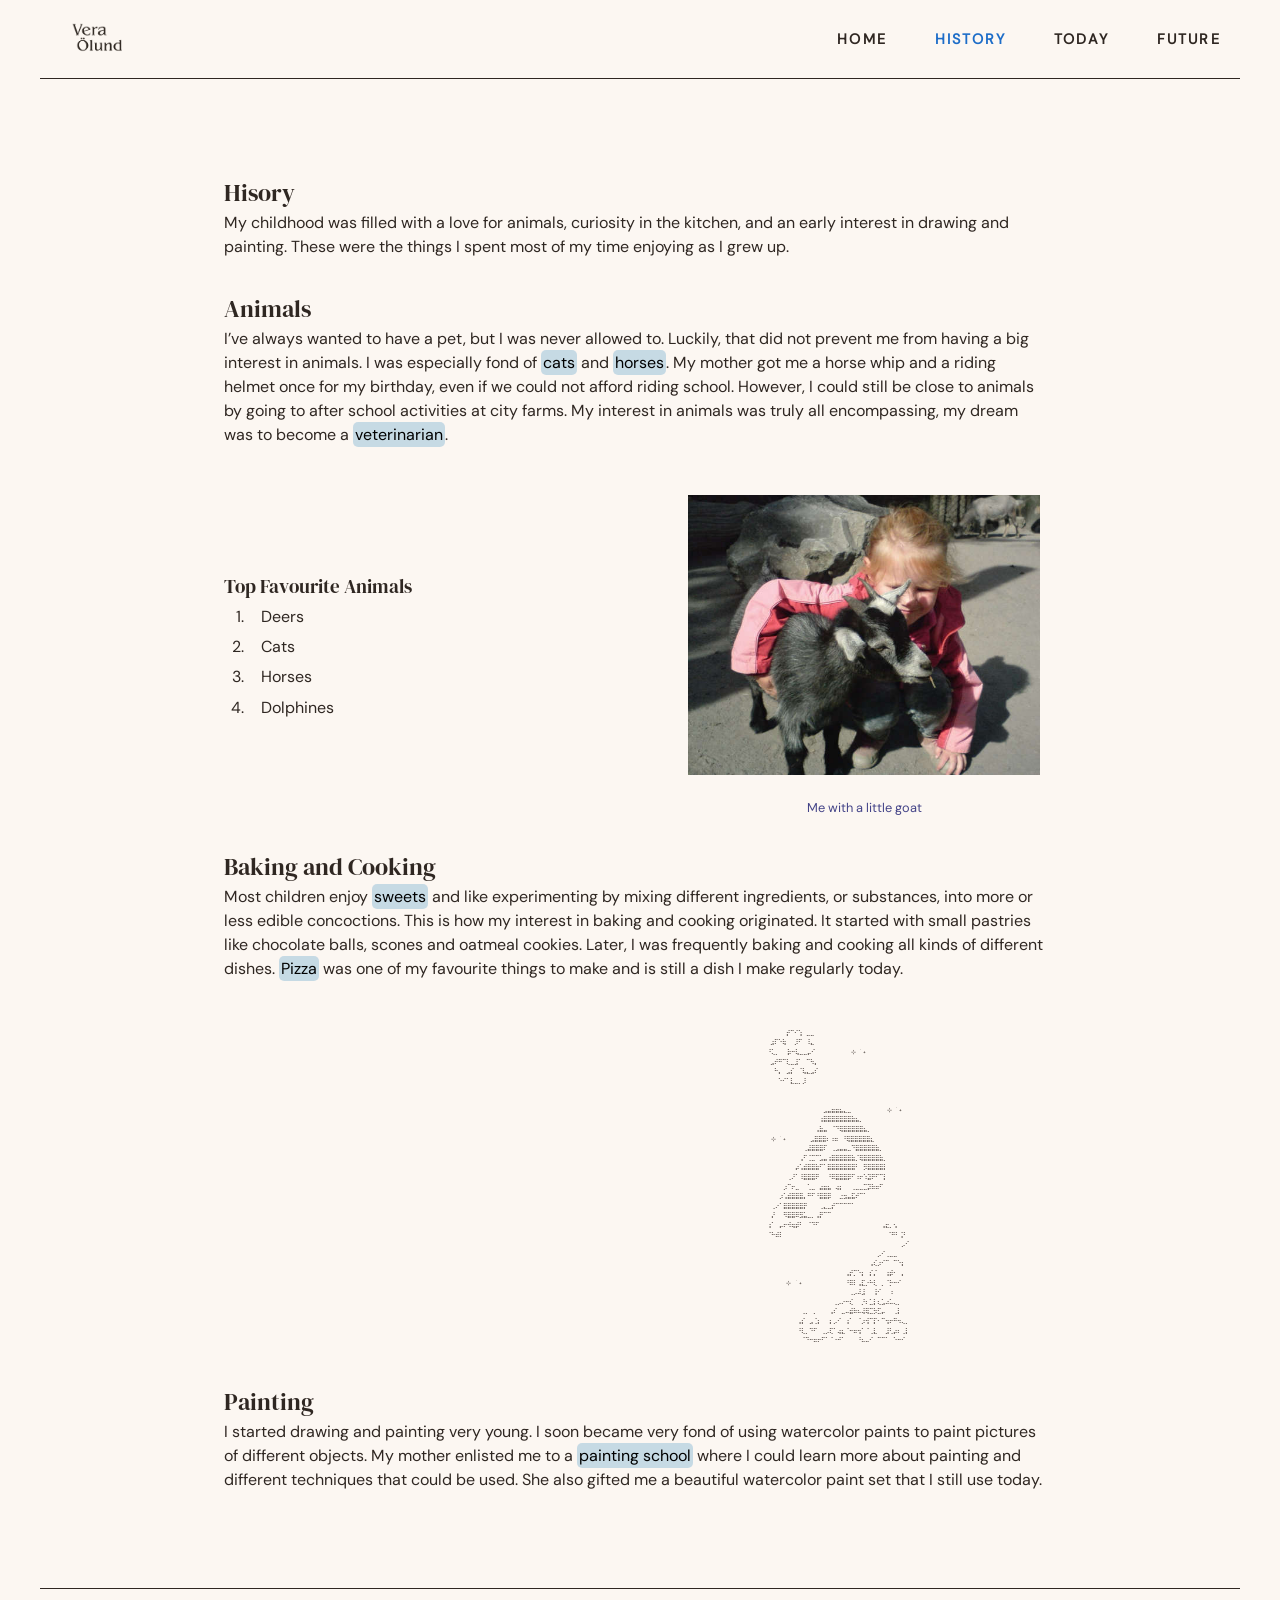
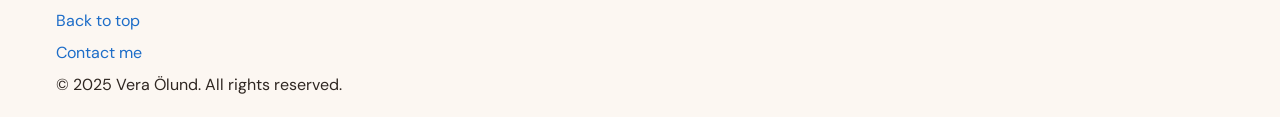
==== history.html @ 6bd44221 "first commit" ====
<!DOCTYPE html>
<html lang="en">
    <head>
        <meta charset="UTF-8">
        <meta name="author" content="Vera Ölund">
        <meta name="description" content="Vera Ölund's past hobbies and interests">
        <meta name="generator" content="Visual Studio Code">
        <meta name="keywords" content="interests, activities, hobbies, personal">
        <meta name="viewport" content="width=device-width, initial-scale=1.0">
        <title>Past Interests and Activities</title>
        <link rel="icon" type="image/png" href="logo.png">
        <link href="style.css" type="text/css" rel="stylesheet">
        <link href="../2.9-frivillig/transitions.css" type="text/css" rel="stylesheet">
        <link href="../2.10-frivillig/transformations.css" type="text/css" rel="stylesheet">
    </head>

    <body id="top">

        <header>
            <a href="#"><img src="logo.png" alt="Vera Ölund logo" width="50" height="50"></a>
            <nav>
                <ul>
                    <li><a href="home.html">Home</a></li>
                    <li><a class="current" href="history.html">History</a></li>
                    <li><a href="now.html">Today</a></li>
                    <li><a href="future.html">Future</a></li>
                </ul>
            </nav>
        </header>

        <main>

            <section>
                <h1>Hisory</h1>
                <p>
                    My childhood was filled with a love for animals, curiosity in the kitchen, and an early interest in 
                    drawing and painting. These were the things I spent most of my time enjoying as I grew up.
                </p>
            </section>

            <section>
                <h2>Animals</h2>
                <p>
                    I’ve always wanted to have a pet, but I was never allowed to. Luckily, that did not prevent me from 
                    having a big interest in animals. I was especially fond of <mark>cats</mark> and <mark>horses</mark>. 
                    My mother got me a horse whip and a riding helmet once for my birthday, even if we could not afford 
                    riding school. However, I could still be close to animals by going to after school activities at city 
                    farms. My interest in animals was truly all encompassing, my dream was to become a <mark>veterinarian</mark>.  
                </p>
            </section>

            <aside class="left-side centered">
                <h3>Top Favourite Animals</h3>
                <ol>
                    <li>Deers</li>
                    <li>Cats</li>
                    <li>Horses</li>
                    <li>Dolphines</li>
                </ol>
            </aside>

            <aside class="right-side">
                <figure>
                    <picture>
                        <source srcset="goat-mobile.jpg" media="(max-width: 600px)">
                        <img src="goat-desktop.jpg" alt="Vera Ölund as a kid together with a kid">
                    </picture>
                    <figcaption>Me with a little goat</figcaption>
                </figure>
            </aside>

            <section>
                <h2>Baking and Cooking</h2>
                <p>
                    Most children enjoy <mark>sweets</mark> and like experimenting by mixing different ingredients, or substances, 
                    into more or less edible concoctions. This is how my interest in baking and cooking originated. It 
                    started with small pastries like chocolate balls, scones and oatmeal cookies. Later, I was frequently 
                    baking and cooking all kinds of different dishes. <mark>Pizza</mark> was one of my favourite things to make and is still
                    a dish I make regularly today. 
                </p>
            </section>

            <aside class="pizza-video">
                <a href="video.html">
                    <video autoplay muted loop>
                        <source src="video.mp4" type="video/mp4">
                        Your browser does not support this video
                    </video>
                </a>
            </aside>

            <pre class="pizza-decor">
     ⡞⠉⠊⢱⠀⣀⣀⠀⠀⠀⠀⠀⠀⠀⠀⠀⠀
 ⣰⠏⠑⢷⠀⠀⡸⠋⠀⠸⣄⠀⠀⠀⠀⠀⠀⠀⠀⠀
⠘⢅⡀⠀⠀⡷⠒⢧⣀⣀⡤⠊⠀⠀⠀⠀⠀⠀⠀⠀⠀⊹ ࣪ ˖
 ⣠⠞⠛⠉⢇⣀⣸⠁⠀⠉⠳⡄⠀⠀⠀⠀⠀⠀⠀⠀
  ⠓⡄⠀⣠⡎⠀⠈⢧⣄⣠⠎⠀⠀⠀⠀⠀⠀⠀⠀⠀
   ⠑⠊⠁⣇⣀⡀⡸⠀

   
⠀⠀⠀⠀⠀⠀⠀⠀⠀⠀⠀⠀⠀⠀⣠⣤⣶⣶⣦⣄⣀⠀⠀⠀⠀⠀⠀⠀⠀⠀⊹ ࣪ ˖
⠀⠀⠀⠀⠀⠀⠀⠀⠀⠀⠀⠀⠀⢰⣿⣿⣿⣿⣿⣿⣿⣷⣦⡀⠀⠀⠀⠀⠀⠀
⠀⠀⠀⠀⠀⠀⠀⠀⠀⠀⠀⠀⢠⣷⣤⠀⠈⠙⢿⣿⣿⣿⣿⣿⣦⡀⠀⠀⠀⠀
⠀⊹ ࣪ ˖⠀⠀⠀⠀⠀⠀⣠⣿⣿⣿⠆⠰⠶⠀⠘⢿⣿⣿⣿⣿⣿⣆⠀⠀⠀
⠀⠀⠀⠀⠀⠀⠀⠀⠀⢀⣼⣿⣿⣿⠏⠀⢀⣠⣤⣤⣀⠙⣿⣿⣿⣿⣿⣷⡀⠀
⠀⠀⠀⠀⠀⠀⠀⠀⢠⠋⢈⣉⠉⣡⣤⢰⣿⣿⣿⣿⣿⣷⡈⢿⣿⣿⣿⣿⣷⡀
⠀⠀⠀⠀⠀⠀⠀⡴⢡⣾⣿⣿⣷⠋⠁⣿⣿⣿⣿⣿⣿⣿⠃⠀⡻⣿⣿⣿⣿⡇
⠀⠀⠀⠀⠀⢀⠜⠁⠸⣿⣿⣿⠟⠀⠀⠘⠿⣿⣿⣿⡿⠋⠰⠖⠱⣽⠟⠋⠉⡇
⠀⠀⠀⠀⡰⠉⠖⣀⠀⠀⢁⣀⠀⣴⣶⣦⠀⢴⡆⠀⠀⢀⣀⣀⣉⡽⠷⠶⠋⠀
⠀⠀⠀⡰⢡⣾⣿⣿⣿⡄⠛⠋⠘⣿⣿⡿⠀⠀⣐⣲⣤⣯⠞⠉⠁⠀⠀⠀⠀⠀
⠀⢀⠔⠁⣿⣿⣿⣿⣿⡟⠀⠀⠀⢀⣄⣀⡞⠉⠉⠉⠉⠁⠀⠀⠀⠀⠀⠀⠀⠀
⠀⡜⠀⠀⠻⣿⣿⠿⣻⣥⣀⡀⢠⡟⠉⠉⠀⠀⠀⠀⠀⠀⠀⠀⠀⠀⠀⠀⠀⠀
⢰⠁⠀⡤⠖⠺⢶⡾⠃⠀⠈⠙⠋⠀⠀⠀⠀⠀           ⢠⣖⡀⢢⠀⠀⠀⠀⠀⠀⠀⠀⠀⠀
⠈⠓⠾⠇⠀⠀⠀⠀⠀                      ⠈⠛⠃⢨⠃⠀⠀⠀
                                  ⠀⡠⠊⠀⠀⠀⠀
        ⠀⠀⠀⠀⠀⠀⠀⠀⠀⠀⠀⠀⠀⠀⠀⠀⠀⠀⠀⠀⡠⠊⢀⣀⣀⠀⠀⠀
        ⠀⠀⠀⠀⠀⠀⠀⠀⠀⠀⠀⠀⠀⠀⠀⠀⠀⠀⢠⢎⡰⠊⠉⠀⠉⠑⡆⠀
        ⠀⠀⠀⠀⠀⠀⠀⠀⠀⠀⠀⠀⢠⡞⡉⠑⡆⠀⡎⡌⠀⠀⢰⡾⠂⠀⡄⠀
     ⊹ ࣪ ˖   ⠀⠀⠀⠀⠀⠀⠀⠀⠘⠿⠇⢠⣏⡐⠓⢇⠀⡀⠈⡓⠒⠊⠀⠀
        ⠀⠀⠀⠀⠀⠀⠀⠀⠀⠀⠀⠀⠀⢀⡠⠼⣸⠀⠀⢸⠊⠀⠀⠰⠀⠀⠀⠀
        ⠀⠀⠀⠀⠀⠀⠀⠀⠀⢀⡠⠔⠒⢎⠀⠀⡘⠆⣁⡇⢆⣡⠴⠥⢄⡀⠀⠀
        ⠀⢀⡀⠀⡀⠀⠀⠀⢠⠎⠀⣀⠤⣾⠷⠦⢼⢿⣉⡳⣋⡤⠀⠀⢀⡇⠀⠀
        ⢠⡎⠀⣠⢈⡆⠀⠀⡆⡠⠊⠀⢰⠁⠀⠈⡰⢺⠉⡏⠂⠉⢲⠖⠛⠲⢄⡀
        ⠘⢇⡀⠙⠋⠀⢀⡠⢏⠁⢴⣆⠈⠒⠶⢲⠁⠈⢀⣇⠀⠀⣸⢃⡴⠆⢀⡇
        ⠀⠈⠙⠒⠶⠖⠋⠁⠈⠐⠚⠁⠀⠀⠀⠘⠦⠤⠊⠀⠉⠉⠁⠀⠑⠒⠊⠀⠀⠀⠀⠀⠀⠀⠀⠀⠀⠀⠀⠀⠀
            </pre>

            <section>
                <h2>Painting</h2>
                <p>
                    I started drawing and painting very young. I soon became very fond of using watercolor paints to 
                    paint pictures of different objects. My mother enlisted me to a <mark>painting school</mark> where I could learn 
                    more about painting and different techniques that could be used. She also gifted me a beautiful 
                    watercolor paint set that  I still use today. 
                </p>
            </section>

        </main>
        
        <footer>
            <a href="#top">Back to top</a>
            <a href="mailto:viol7606@student.su.se">Contact me</a>
            <p>&#169; 2025 Vera Ölund. All rights reserved.</p>
        </footer>

    </body>
</html>
---- style.css ----
* {
    box-sizing: border-box;
    margin: 0;
    padding: 0;
}

:root {
    --prm-clr: #2F2722;
    --sec-clr: #bbb;
    --sec-clr-txt: #448;
    --bg-clr: #fcf7f2; 
    --accent-clr: #1d6dc8;
}

@font-face {
    font-family: "DM Sans";
    src: url(DM_Sans/static/DMSans_18pt-Regular.ttf) format("truetype");
    font-weight: normal;
}

@font-face {
    font-family: "DM Serif";
    src: url(DM_Serif_Display/DMSerifDisplay-Regular.ttf) format("truetype");
    font-weight: normal;
}

/* Allmänna regler - färg, typografi, mm */

body {
    background-color: var(--bg-clr);
    color: var(--prm-clr);
    font-family: "DM Sans", sans-serif;
    line-height: 1.5;
}

h1, h2, h3 {
    font-family: "DM Serif", serif;
    font-weight: 400;
}

p {
    max-width: 75ch;
}

mark {
    background-color: rgba(145, 189, 216, 0.5);
    border-radius: 5px;
    padding: 2px;
}

figcaption {
    font-size: 0.8rem;
    color: var(--sec-clr-txt);
    text-align: center;
}

.floating-img {
    float: right;
    width: clamp(100px, 20%, 250px);
    height: auto;
}

.floating-svg {
    float: right;
    width: clamp(80px, 15%, 230px);
    height: auto;
    border: 1px solid var(--prm-clr);
    outline: 1px solid var(--prm-clr);
    outline-offset: 3px;
    padding: 0.2em;
    margin: 2em;
}

main ul, ol, dd {
    padding-left: 1.5em;
    min-width: 15ch;
}

ul {
    list-style-type: circle;
}

li {
    padding: 0.2em 0.2em 0.2em 0.8em;
}

dt {
    margin-top: 0.5rem;
    font-style: italic;
}

main {
    display: grid;
    grid-template-columns: 1fr;
}

.bg-area {
    background: url(bg-mobile.png);
    border-radius: 2em;
    padding: 2em;
    margin: 2em 1em;
}

section, aside {
    padding: 1em 2em;
}

pre{
    font-size: 0.4rem;
    padding: 5em 1em 2em 1em;
}

.pizza-decor {
    display: none;
}

blockquote {
    margin-bottom: 0.5rem;
}

main img, video {
    max-width: 100%;
    padding: 1em;
}

audio {
    margin-top: 1em;
    border: 1.5px solid var(--sec-clr);
    border-radius: 2em;
}

.right-side {
    display: flex;
    justify-content: center; 
    align-items: center; 
    flex-direction: column;
    text-align: left;
}

.not-centered * {
    align-self: self-start;
}

.centered {
    align-self: center;
}

progress {
    margin-bottom: 1em;
    padding: 1em;
    width: 100%;
}


/* Header - stilsättning */

header {
    display: flex;
    justify-content: space-between;
    align-items:center;
    border-bottom: 1px solid var(--prm-clr);
    margin-bottom: 4em;
}

header ul {
    padding: 1.5rem 1rem;
    display: flex;
    gap: 1rem;
    flex-direction: column;
    list-style: none;
}

header a {
    text-transform: uppercase;
    font-size: 0.9rem;
    font-weight: bold;
    letter-spacing: 0.15em;
    color: var(--prm-clr);
    text-decoration: none;
}

header img {
    margin: 0.2rem 2rem;
    display: block;
}


/* Footer - stilsättning */

footer {
    border-top: 1px solid var(--prm-clr); 
    padding: 1em;
    margin-top: 4em;
    line-height: 2;
}

footer a {
    display: block;
}


/* Länkar - order: :link, :visited, :hover, :focus, :active */

main a:link, footer a, .current{
    color: var(--accent-clr);
    text-decoration: none;
}

main a:visited {
    color: var(--sec-clr-txt);
}

main a:hover, footer a:hover {
    text-decoration: underline;
}

header a:hover {
    color: var(--accent-clr);
}

a:focus, a:active{
    outline: 1px solid var(--prm-clr); 
    outline-offset: 3px; 
}


/* Tabell - stilsättning */

table {
    table-layout: auto;
    border: 1px solid var(--sec-clr);
    border-collapse: collapse;
}

td, th {
    border: 1px solid var(--sec-clr);
    padding: 0.5em 1em;
}

th[colspan="2"] {
    background-color: var(--sec-clr);
}

caption {
    caption-side: bottom;
    text-align: left;
    font-size: 0.8rem;
    color: gray;
    margin-top: 0.2em;
}



/* Video - Fullskärm */

.video-display {
    width: 100%;
}

.full-screen-video {
    position: fixed;
    right: 0;
    top: 0;
    min-width: 100%;
    min-height: 100%;
    object-fit: cover;
    padding: 0;
}

.content {
    position: fixed;
    bottom: 0;
    background: rgba(0, 0, 0, 0.5);
    color: white;
    width: 100%;
    padding: 20px;
}

.button {
    font-size: 1.2rem;
    padding: 1em;
    border: none;
    background-color: var(--accent-clr);
    color: white;
    cursor: pointer;
    margin-top: 1em;
}

.button:hover {
    background-color: white;
    color: var(--prm-clr);
}


/* Form - Stilsättning */

form {
    line-height: 2;
}

label {
    display: block;
}

input[type="checkbox"], select {
    margin-bottom: 2em;
}

label[for="yes-copy"], label[for="no-copy"]{
    display: inline;
    margin-right: 2em;
}

fieldset {
    padding: 1em 2em;
    margin-top: 1em;
    border: 1.5px solid gray;
    border-radius: 0.5em;
}

legend {
    font-weight: bold;
    color: var(--accent-clr);
    padding: 0 1rem;
}

textarea {
    width: 100%;
    resize: none;
    padding: 0.5em 1em;
    border: 1.5px solid gray;
    border-radius: 0.5em;
}

input {
    padding: 0.5em 1.5em;
    margin-bottom: 1em;
    border: 1.5px solid gray;
    border-radius: 0.5em;
}

textarea:focus, input:focus {
    background-color: rgba(0, 119, 255, 0.1);
}

input[type="tel"] {
    background-image: url(tel.png);
    background-size: 0.9rem;
    background-repeat: no-repeat;
    background-position: 2% center;
}

.form-controls {
    display: flex;
    justify-content: space-between;
}

.form-controls input {
    margin: 0;
}


/* Responsiv design - Media Queries */

/* Fixerad - Mobil mindre än 200px */
@media (max-width: 200px) {
    body{
        width: 200px;
    } 
    
} 

/* Flödande - Platta från 500px */
@media (min-width: 500px) {
    header ul {
        flex-direction: row;
        gap: 2rem;
    }

    main {
        grid-template-columns: repeat(2, 1fr);
        padding: 1em 2em;
    }
    
    section, aside, .pizza-video {
        grid-column: 1 / span 2;
    }
    
    .left-side {
        grid-column: 1 / span 1;
        min-width: 50%;
    }
    
    .right-side {
        grid-column: 2 / span 1;
        min-width: 50%;
    }
        
    .bg-area {
        background: url(bg-desktop.png);
    }
    
}

/* Flödande - Desktop från 1024px */
@media (min-width: 1024px) {

    main {
        width: 80%;
        margin: 0 auto;
        grid-template-columns: repeat(12, 1fr);
    }

    .pizza-decor {
        display: block;
        align-self: center;
        justify-self: center;
    }
    
    .left-side, .pizza-video {
        grid-column: 1 / span 6;
    }
    
    .right-side, .pizza-decor {
        grid-column: 7 / span 6;
    }
    
    section, aside {
        grid-column: 1 /span 12;
    }
    
    .first-third {
        grid-column: 1 / span 4;
    }
    
    .second-third {
        grid-column: 5 / span 4;
    }
    
    .third-third {
        grid-column: 9 / span 4;
    }
    
}

/* Fixerad - Desktop över 1200px */
@media (min-width: 1200px) {
    body {
        width: 1200px;
        margin: 0 auto;
    }
}


/* Skriva ut (Ctrl + P) */
@media print {
    header, footer, video {
        display: none;
    }
}
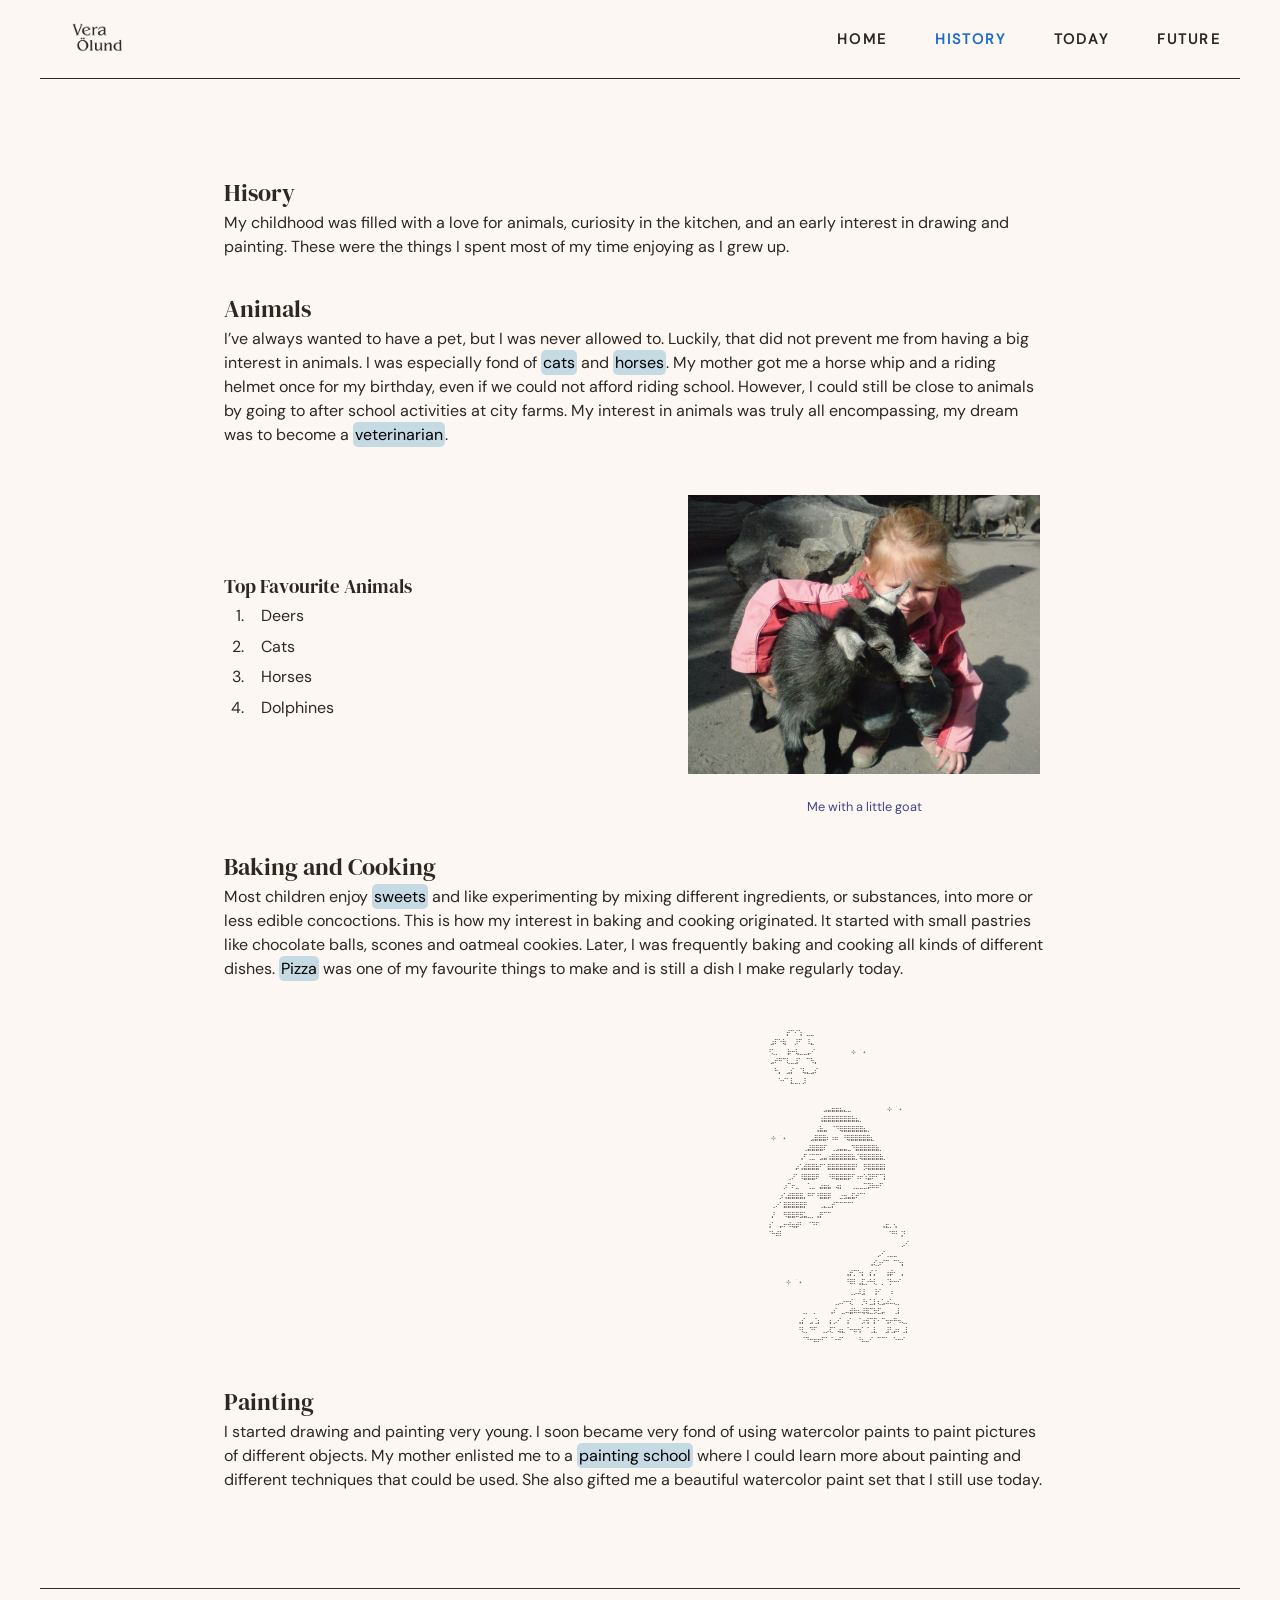
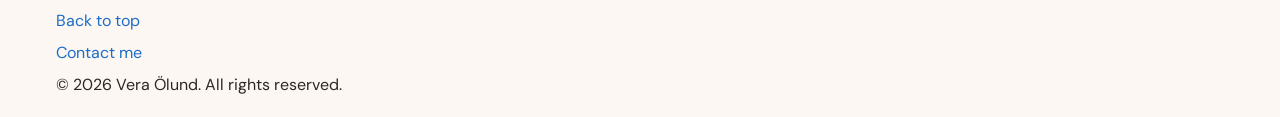
==== commit 25031ac9: "fix dynamic copyright year" ====
--- a/history.html
+++ b/history.html
@@ -140,8 +140,10 @@
         <footer>
             <a href="#top">Back to top</a>
             <a href="mailto:viol7606@student.su.se">Contact me</a>
-            <p>&#169; 2025 Vera Ölund. All rights reserved.</p>
+            <p>&#169; <span class="current-year"></span> Vera Ölund. All rights reserved.</p>
         </footer>
+
+        <script src="script.js"></script>
 
     </body>
 </html>
